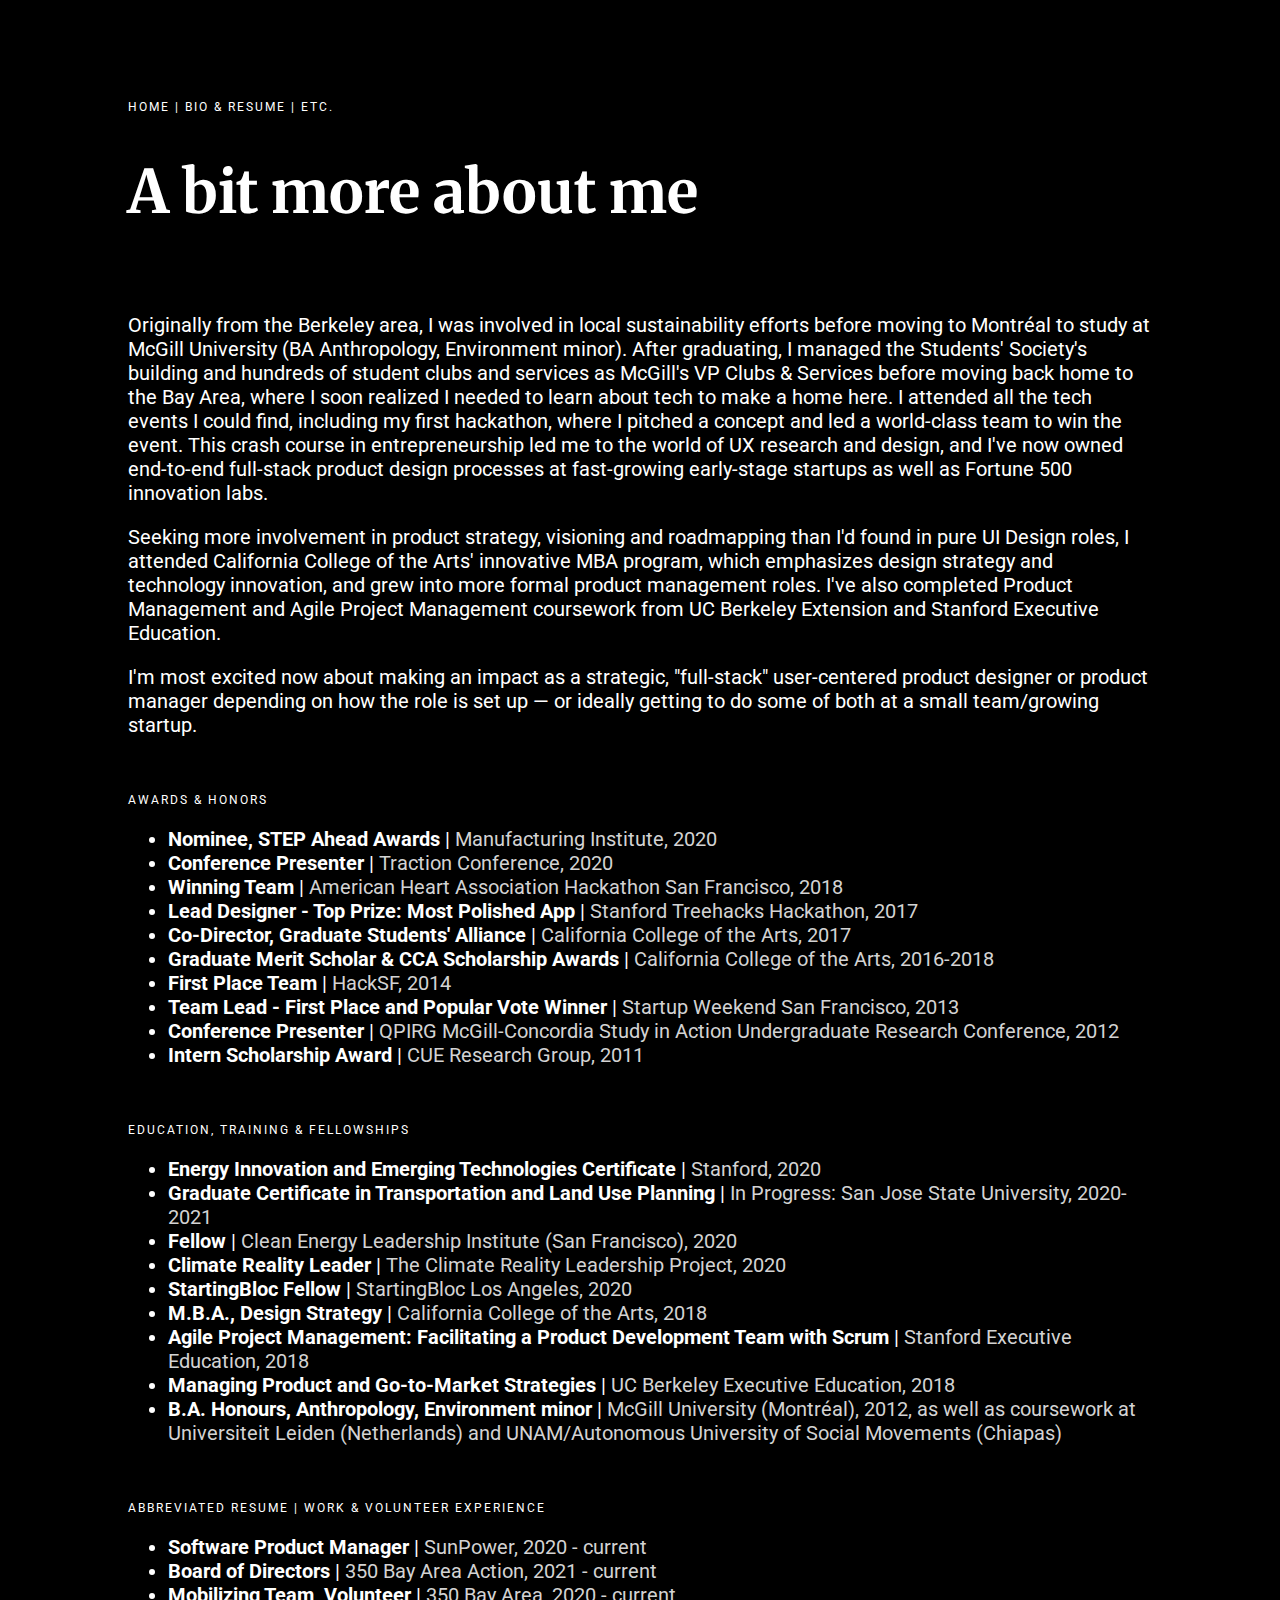
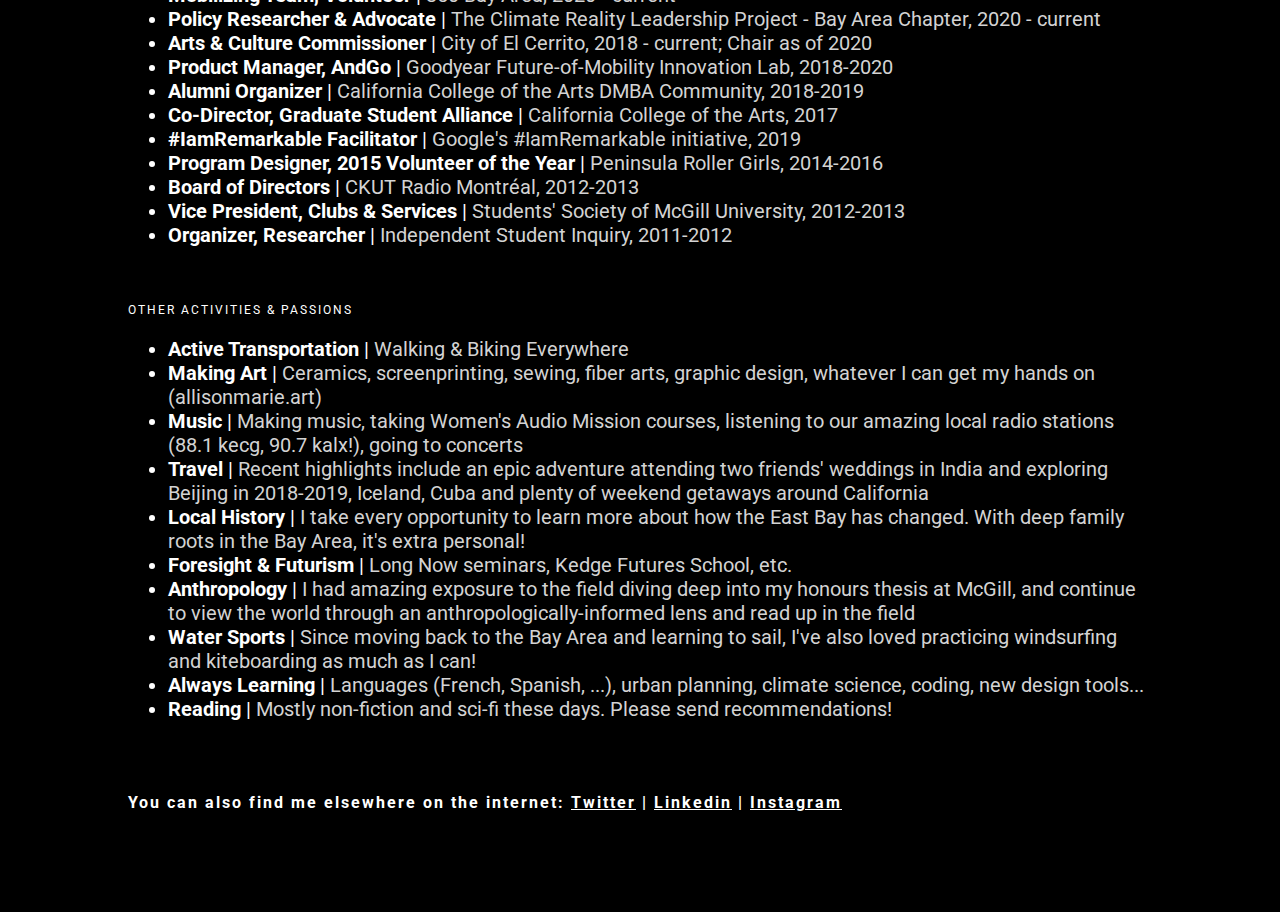
==== bio.html @ 023bf410 "removed subheader div from nav" ====
<!DOCTYPE html>
<html>

<!-- Header stuff -->
<head>
  <title> Allison Marie Cooper | Home </title>
  <link rel="stylesheet" type="text/css" href="styles.css">
  <link href="https://fonts.googleapis.com/css?family=Merriweather" rel="stylesheet">
  <link href="https://fonts.googleapis.com/css?family=Roboto" rel="stylesheet">
  <meta name="viewport" content="width=device-width, initial-scale=1.0">
  <meta name="Keywords" content="Allison Marie Cooper, Allison Cooper, Designer, Strategist, Entrepreneur, Public Policy, Transportation Policy, Policy Advocate, Sustainable Transit, Researcher, Policy Analyst, Founder, Product Designer, Product Manager, Design Strategist, Design, Sailor, Innovation Strategy, Strategist, Innovator, Berkeley, El Cerrito, California, Bay Area, San Francisco, Senior Product Designer, Transportation Advocate, Transit Advocate, Arts and Culture Commission, El Cerrito Arts and Culture, Environmental Activist, Policy Nerd, Product Manager/Senior Designer, Climate Advocate, Transit Enthusiast, Cyclist, Anthropology, Anthropologist, Clean Energy, Clean Energy Leader, McGill University, SSMU, Solar, Policy Advocate, Community Organizer;">
  <meta name="Description" content="Allison Marie Cooper | Clean Energy & Sustainable Mobility Advocate">
  <style> 
input[type=button], {
  background-color: white;
  border: none;
  color: black;
  padding: 16px 32px;
  text-decoration: none;
  margin: 4px 2px;
  cursor: pointer;
}
</style>
  
  </head>
<!-- Nav -->
  <div class="nav">
        <p> 
          <a href="index.html">HOME</a> | BIO & RESUME | <a href="etc.html">ETC.</a>
        </p>
  </div class="nav">  
  
<!-- Main Content -->
  
  <div class="header">
    <h1>
      A bit more about me
    </h1>
 
  </div class="header">

<br>

  <body>    
    
    <p> 
      Originally from the Berkeley area, I was involved in local sustainability efforts before moving to Montréal to study at McGill University (BA Anthropology, Environment minor). 
      After graduating, I managed the Students' Society's building and hundreds of student clubs and services as McGill's VP Clubs & Services before moving back home to the Bay Area, where I soon realized I needed to learn about tech to make a home here. 
      I attended all the tech events I could find, including my first hackathon, where I pitched a concept and led a world-class team to win the event. 
      This crash course in entrepreneurship led me to the world of UX research and design, and I've now owned end-to-end full-stack product design processes at fast-growing early-stage startups as well as Fortune 500 innovation labs.
    </p>
    <p> Seeking more involvement in product strategy, visioning and roadmapping than I'd found in pure UI Design roles, I attended California College of the Arts' innovative MBA program, which emphasizes design strategy and technology innovation, and grew into more formal product management roles. I've also completed Product Management and Agile Project Management coursework from UC Berkeley Extension and Stanford Executive Education. 
    </p>
    <p> I'm most excited now about making an impact as a strategic, "full-stack" user-centered product designer or product manager depending on how the role is set up — or ideally getting to do some of both at a small team/growing startup. 
    </p> 
     
  <br>
  <div class="subheader">
    <p> AWARDS & HONORS </p>
    </div>
    
    <ul> 
      <li><b>Nominee, STEP Ahead Awards</b> | <span style="color:#d3d3d3">Manufacturing Institute, 2020 </span></li>
      <li><b>Conference Presenter</b> | <span style="color:#d3d3d3">Traction Conference, 2020 </span></li>
      <li><b>Winning Team</b> | <span style="color:#d3d3d3">American Heart Association Hackathon San Francisco, 2018 </span></li>
      <li><b>Lead Designer - Top Prize: Most Polished App</b> | <span style="color:#d3d3d3">Stanford Treehacks Hackathon, 2017</span> </li>
      <li><b>Co-Director, Graduate Students' Alliance</b> | <span style="color:#d3d3d3">California College of the Arts, 2017 </span></li>
      <li><b>Graduate Merit Scholar & CCA Scholarship Awards</b> | <span style="color:#d3d3d3">California College of the Arts, 2016-2018</span></li>
      <li><b>First Place Team</b> | <span style="color:#d3d3d3">HackSF, 2014 </span></li>
      <li><b>Team Lead - First Place and Popular Vote Winner</b> | <span style="color:#d3d3d3">Startup Weekend San Francisco, 2013 </span></li>
      <li><b>Conference Presenter</b> | <span style="color:#d3d3d3">QPIRG McGill-Concordia Study in Action Undergraduate Research Conference, 2012 </span></li>
      <li><b>Intern Scholarship Award</b> | <span style="color:#d3d3d3">CUE Research Group, 2011</span></li>
    </ul> 
   <br>
    <div class="subheader">
    <p> EDUCATION, TRAINING & FELLOWSHIPS </p>
    </div>
    
    <ul> 
      <li><b>Energy Innovation and Emerging Technologies Certificate</b> | <span style="color:#d3d3d3">Stanford, 2020</span> </li>
      <li><b>Graduate Certificate in Transportation and Land Use Planning</b> | <span style="color:#d3d3d3">In Progress: San Jose State University, 2020-2021</span> </li>
      <li><b>Fellow</b> | <span style="color:#d3d3d3">Clean Energy Leadership Institute (San Francisco), 2020</span> </li>
      <li><b>Climate Reality Leader</b> | <span style="color:#d3d3d3">The Climate Reality Leadership Project, 2020 </span></li>
      <li><b>StartingBloc Fellow</b> | <span style="color:#d3d3d3">StartingBloc Los Angeles, 2020</span> </li>
      <li><b>M.B.A., Design Strategy</b> | <span style="color:#d3d3d3">California College of the Arts, 2018 </span></li>
      <li><b>Agile Project Management: Facilitating a Product Development Team with Scrum</b> | <span style="color:#d3d3d3">Stanford Executive Education, 2018</span></li>
      <li><b>Managing Product and Go-to-Market Strategies</b> | <span style="color:#d3d3d3">UC Berkeley Executive Education, 2018</span></li>
      <li><b>B.A. Honours, Anthropology, Environment minor</b> | <span style="color:#d3d3d3">McGill University (Montréal), 2012, as well as coursework at Universiteit Leiden (Netherlands) and UNAM/Autonomous University of Social Movements (Chiapas) </span></li>
    </ul>
    
<br>
    
    <div class="subheader">
    <p> ABBREVIATED RESUME | WORK & VOLUNTEER EXPERIENCE </p>
    </div>
    
    <ul> 
      <li><b>Software Product Manager </b> | <span style="color:#d3d3d3">SunPower, 2020 - current</span> </li>
      <li><b>Board of Directors</b> | <span style="color:#d3d3d3">350 Bay Area Action, 2021 - current </span></li>
      <li><b>Mobilizing Team, Volunteer </b> | <span style="color:#d3d3d3">350 Bay Area, 2020 - current</span> </li>
      <li><b>Policy Researcher & Advocate</b> | <span style="color:#d3d3d3">The Climate Reality Leadership Project - Bay Area Chapter, 2020 - current </span></li>
      <li><b>Arts & Culture Commissioner</b> | <span style="color:#d3d3d3">City of El Cerrito, 2018 - current; Chair as of 2020 </span></li>
      <li><b>Product Manager, AndGo </b> | <span style="color:#d3d3d3">Goodyear Future-of-Mobility Innovation Lab, 2018-2020</span> </li>
      <li><b>Alumni Organizer</b> | <span style="color:#d3d3d3">California College of the Arts DMBA Community, 2018-2019</span> </li>
      <li><b>Co-Director, Graduate Student Alliance</b> | <span style="color:#d3d3d3">California College of the Arts, 2017</span> </li>
      <li><b>#IamRemarkable Facilitator</b> | <span style="color:#d3d3d3">Google's #IamRemarkable initiative, 2019</span></li>
      <li><b>Program Designer, 2015 Volunteer of the Year</b> | <span style="color:#d3d3d3">Peninsula Roller Girls, 2014-2016 </span></li>
      <li><b>Board of Directors</b> | <span style="color:#d3d3d3">CKUT Radio Montréal, 2012-2013 </span></li>
      <li><b>Vice President, Clubs & Services</b> | <span style="color:#d3d3d3">Students' Society of McGill University, 2012-2013 </span></li>
      <li><b>Organizer, Researcher</b> | <span style="color:#d3d3d3">Independent Student Inquiry, 2011-2012 </span></li>
    </ul>
    
<br>
    
        <div class="subheader">
    <p> OTHER ACTIVITIES & PASSIONS </p>
    </div>
    
    <ul> 
      <li><b>Active Transportation </b> | <span style="color:#d3d3d3">Walking & Biking Everywhere</span> </li>
      <li><b>Making Art</b> | <span style="color:#d3d3d3">Ceramics, screenprinting, sewing, fiber arts, graphic design, whatever I can get my hands on (allisonmarie.art) </span></li>
      <li><b>Music</b> | <span style="color:#d3d3d3">Making music, taking Women's Audio Mission courses, listening to our amazing local radio stations (88.1 kecg, 90.7 kalx!), going to concerts </span></li>
      <li><b>Travel</b> | <span style="color:#d3d3d3">Recent highlights include an epic adventure attending two friends' weddings in India and exploring Beijing in 2018-2019, Iceland, Cuba and plenty of weekend getaways around California </span></li>
      <li><b>Local History</b> | <span style="color:#d3d3d3">I take every opportunity to learn more about how the East Bay has changed. With deep family roots in the Bay Area, it's extra personal! </span></li>
      <li><b>Foresight & Futurism</b> | <span style="color:#d3d3d3">Long Now seminars, Kedge Futures School, etc. </span></li>
      <li><b>Anthropology</b> | <span style="color:#d3d3d3">I had amazing exposure to the field diving deep into my honours thesis at McGill, and continue to view the world through an anthropologically-informed lens and read up in the field </span></li>
      <li><b>Water Sports</b> | <span style="color:#d3d3d3">Since moving back to the Bay Area and learning to sail, I've also loved practicing windsurfing and kiteboarding as much as I can! </span></li>
      <li><b>Always Learning</b> | <span style="color:#d3d3d3">Languages (French, Spanish, ...), urban planning, climate science, coding, new design tools... </span></li>
      <li><b>Reading</b> | <span style="color:#d3d3d3">Mostly non-fiction and sci-fi these days. Please send recommendations!</span></li>
    </ul>
    <br>
    
        <div class="subheader">
    
    
</body>
<br>
<br>
<footer>
  <b> You can also find me elsewhere on the internet: <a href="https://twitter.com/allis0nc00per"> <u>Twitter</u></a>  |  <a href="http://www.linkedin.com/in/allisonmariecooper"><u>Linkedin</u></a>  |  <a href="http://www.instagram.com/allisonmariecooper"><u>Instagram</u></a> </b>
</footer>
  
  <script>
var coll = document.getElementsByClassName("collapsible");
var i;

for (i = 0; i < coll.length; i++) {
  coll[i].addEventListener("click", function() {
    this.classList.toggle("active");
    var content = this.nextElementSibling;
    if (content.style.display === "block") {
      content.style.display = "none";
    } else {
      content.style.display = "block";
    }
  });
}
</script>
  
</html>
---- styles.css ----
body {
  background-color: #000000;
  font-size: 20px;
  color: #ffffff;
  font-family: 'Roboto', sans-serif;
  margin-top: 100px;
  margin-bottom: 100px;
  margin-right: 10%;
  margin-left: 10%;
}

.header {
  color: white;
  font-family: 'Merriweather', serif;
  font-size: 30px;
}
.nav {
  color: white;
  font-family: 'Roboto', sans-serif;
  letter-spacing: 2px;
  font-size: 12px;
  text-align: left
}

.subheader {
  color: white;
  font-family: 'Roboto', sans-serif;
  letter-spacing: 2px;
  font-size: 12px;
}

img {
  float: left;
  padding-right: 10px;
}

.imageblock { 
  vertical-align: middle;
}

/* Styles for a link before hover or visiting */
a:link {
  color: #ffffff;
  text-decoration: none;
}

/* Styles for a link on hover */
a:hover {
  color: rgb(255, 82, 82);
  text-decoration: underline;
}

/* Styles for a link on hover */
a:visited {
  color: #ffffff;
  text-decoration: none;
}

footer {
  font-family: 'Roboto', sans-serif;
  font-size: 16px;
}

.form {
  background-color: #ffffff;
  border: none;
  color: black;
  padding: 16px 32px;
  text-decoration: none;
  margin: 4px 2px;
  cursor: pointer;
  text-align: center;
  display: inline-block;
  font-family: 'Roboto', sans-serif;
  font-size: 16px;
  border-radius: 8px;
}

input[type=button], input[type=submit], input[type=reset] {
  background-color: #606060;
  border: none;
  color: #ffffff;
  padding: 16px 32px;
  text-decoration: none;
  font-family: 'Roboto', sans-serif;
  margin: 4px 2px;
  cursor: pointer;
}

.collapsible {
  background-color: #383838;
  color: #ffffff;
  cursor: pointer;
  padding: 18px;
  width: 100%;
  border: none;
  text-align: left;
  outline: none;
  font-size: 16px;
}

.active, .collapsible:hover {
  background-color: #787878;
}

.content {
  padding: 0 18px;
  display: none;
  overflow: hidden;
  color: #ffffff;
  background-color: #383838;
  font-family: 'Roboto', sans-serif;
  font-size: 16px;
}
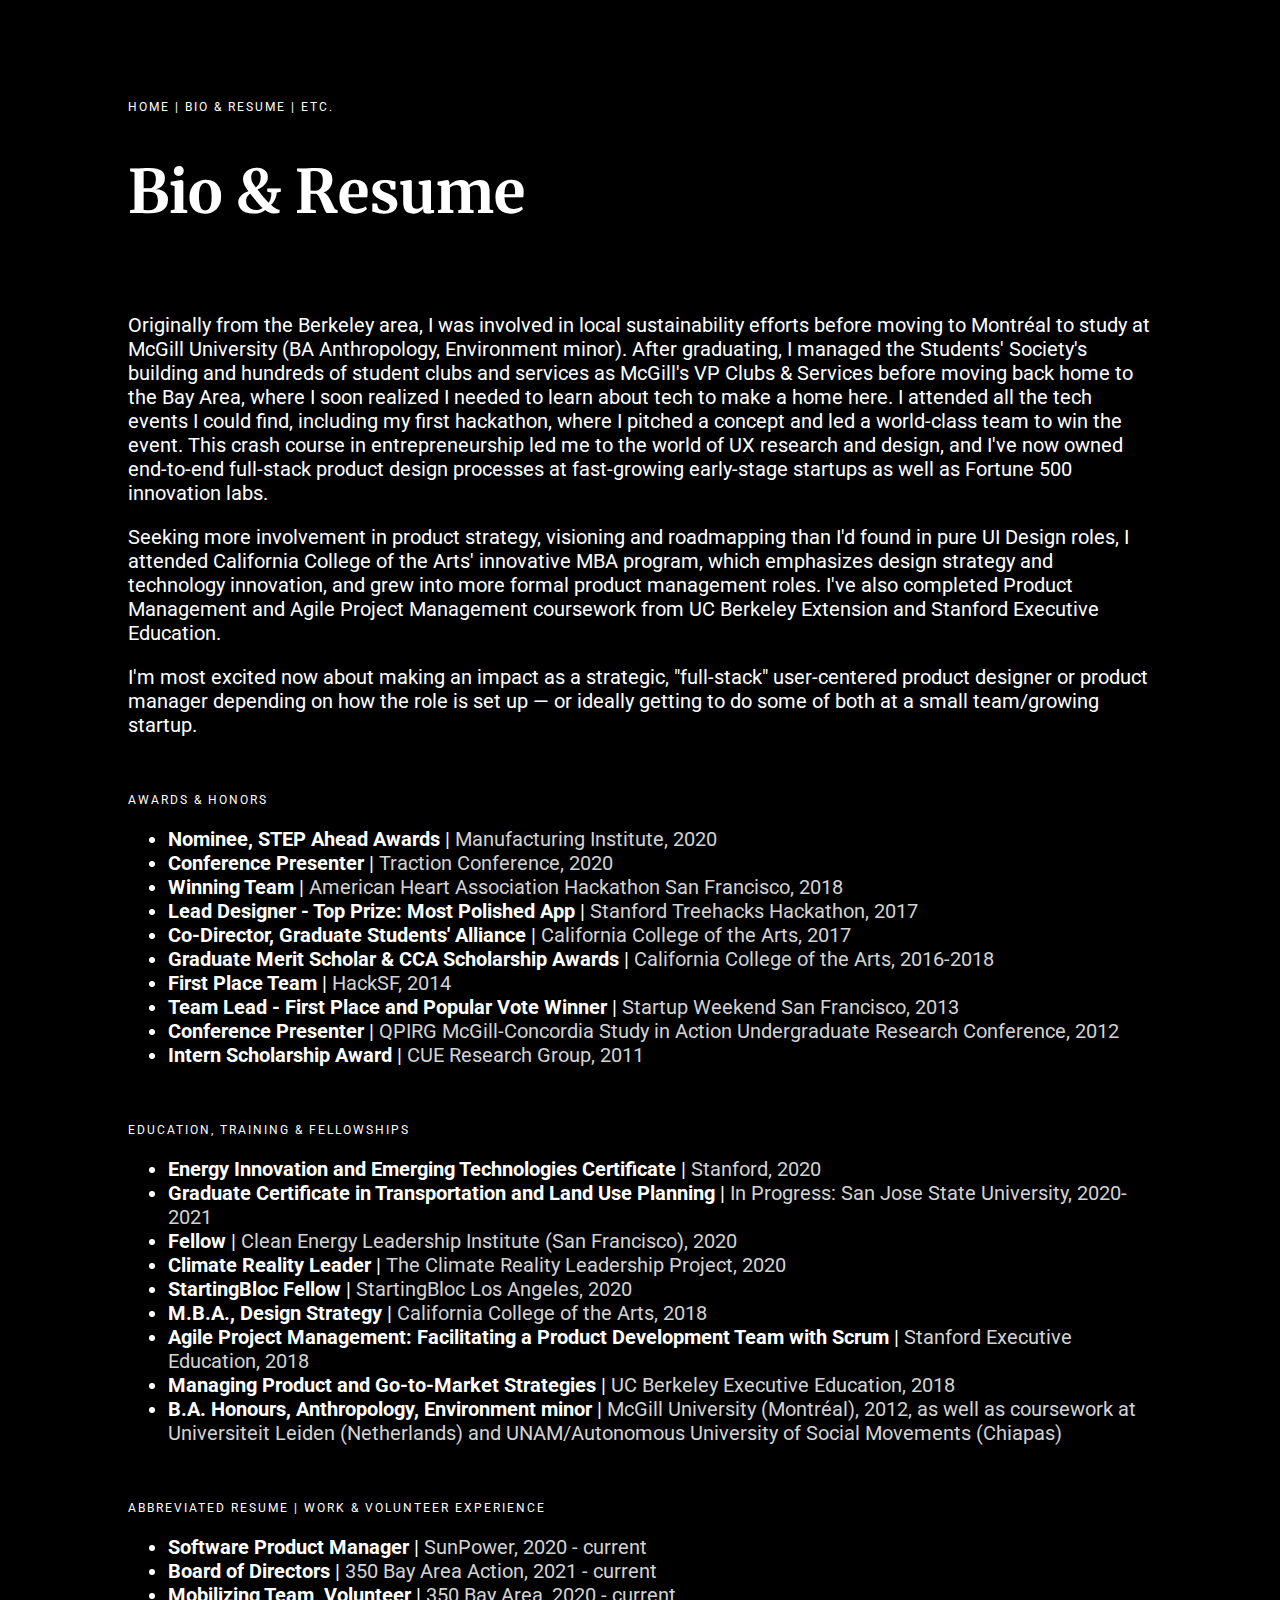
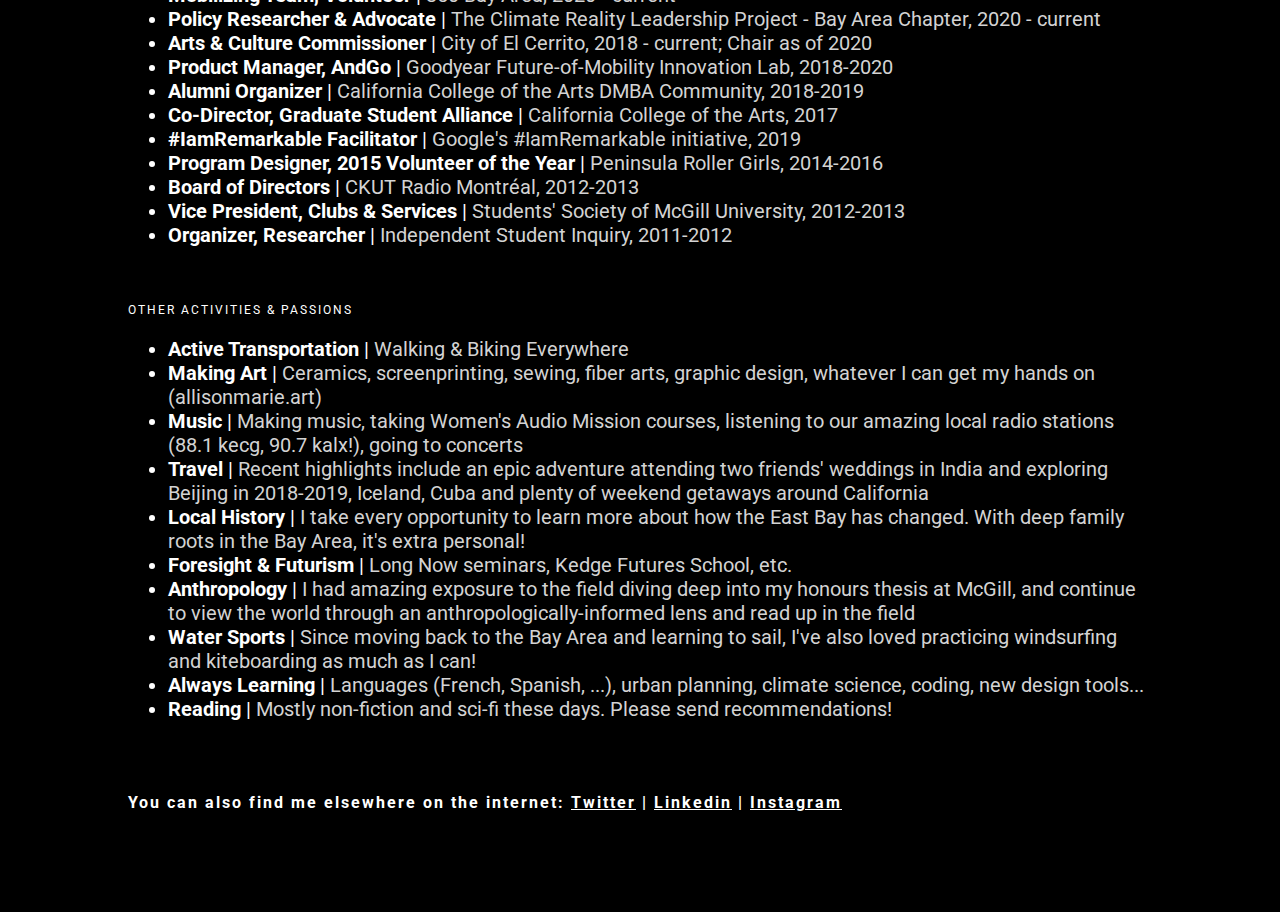
==== commit 1dbd727e: "headline update" ====
--- a/bio.html
+++ b/bio.html
@@ -34,7 +34,7 @@
   
   <div class="header">
     <h1>
-      A bit more about me
+      Bio & Resume
     </h1>
  
   </div class="header">
--- a/styles.css
+++ b/styles.css
@@ -19,7 +19,7 @@
   font-family: 'Roboto', sans-serif;
   letter-spacing: 2px;
   font-size: 12px;
-  text-align: left
+  text-align: left;
 }
 
 .subheader {
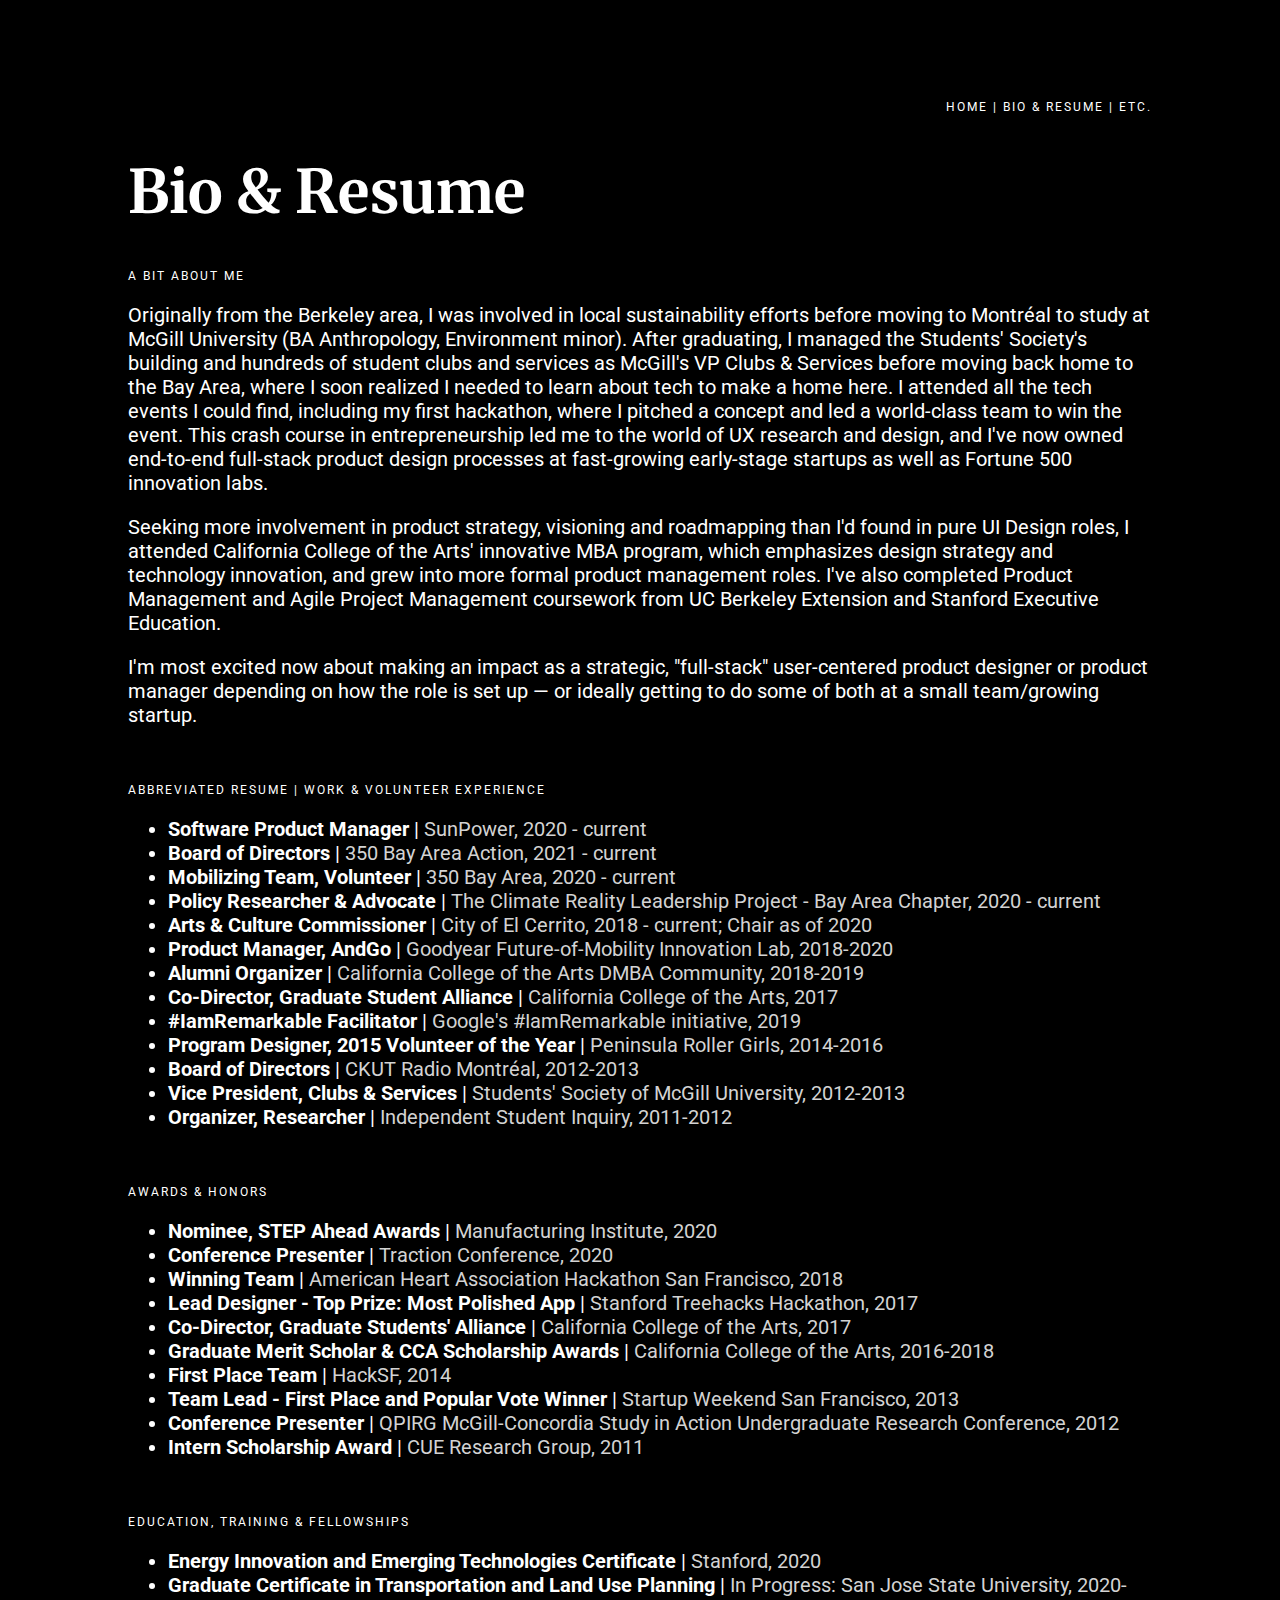
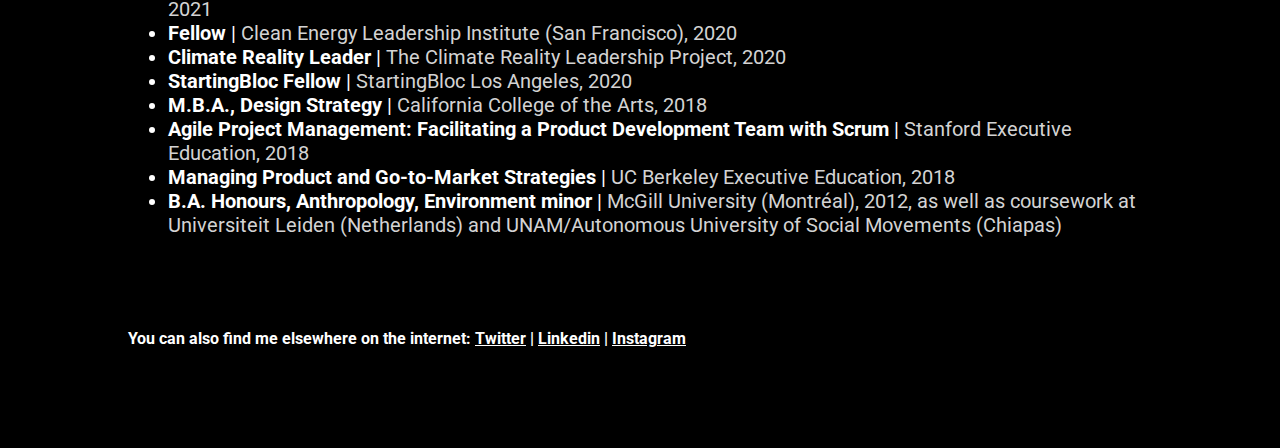
==== commit 23533b4e: "reorg content" ====
--- a/bio.html
+++ b/bio.html
@@ -39,9 +39,13 @@
  
   </div class="header">
 
-<br>
+  <body>    
 
-  <body>    
+  <!-- Bio -->
+  
+    <div class="subheader">
+    <p> A BIT ABOUT ME </p>
+    </div>
     
     <p> 
       Originally from the Berkeley area, I was involved in local sustainability efforts before moving to Montréal to study at McGill University (BA Anthropology, Environment minor). 
@@ -55,6 +59,29 @@
     </p> 
      
   <br>
+ <!-- Resume -->
+    
+    <div class="subheader">
+    <p> ABBREVIATED RESUME | WORK & VOLUNTEER EXPERIENCE </p>
+    </div>
+    
+    <ul> 
+      <li><b>Software Product Manager </b> | <span style="color:#d3d3d3">SunPower, 2020 - current</span> </li>
+      <li><b>Board of Directors</b> | <span style="color:#d3d3d3">350 Bay Area Action, 2021 - current </span></li>
+      <li><b>Mobilizing Team, Volunteer </b> | <span style="color:#d3d3d3">350 Bay Area, 2020 - current</span> </li>
+      <li><b>Policy Researcher & Advocate</b> | <span style="color:#d3d3d3">The Climate Reality Leadership Project - Bay Area Chapter, 2020 - current </span></li>
+      <li><b>Arts & Culture Commissioner</b> | <span style="color:#d3d3d3">City of El Cerrito, 2018 - current; Chair as of 2020 </span></li>
+      <li><b>Product Manager, AndGo </b> | <span style="color:#d3d3d3">Goodyear Future-of-Mobility Innovation Lab, 2018-2020</span> </li>
+      <li><b>Alumni Organizer</b> | <span style="color:#d3d3d3">California College of the Arts DMBA Community, 2018-2019</span> </li>
+      <li><b>Co-Director, Graduate Student Alliance</b> | <span style="color:#d3d3d3">California College of the Arts, 2017</span> </li>
+      <li><b>#IamRemarkable Facilitator</b> | <span style="color:#d3d3d3">Google's #IamRemarkable initiative, 2019</span></li>
+      <li><b>Program Designer, 2015 Volunteer of the Year</b> | <span style="color:#d3d3d3">Peninsula Roller Girls, 2014-2016 </span></li>
+      <li><b>Board of Directors</b> | <span style="color:#d3d3d3">CKUT Radio Montréal, 2012-2013 </span></li>
+      <li><b>Vice President, Clubs & Services</b> | <span style="color:#d3d3d3">Students' Society of McGill University, 2012-2013 </span></li>
+      <li><b>Organizer, Researcher</b> | <span style="color:#d3d3d3">Independent Student Inquiry, 2011-2012 </span></li>
+    </ul>
+    
+<br>
   <div class="subheader">
     <p> AWARDS & HONORS </p>
     </div>
@@ -90,48 +117,6 @@
     
 <br>
     
-    <div class="subheader">
-    <p> ABBREVIATED RESUME | WORK & VOLUNTEER EXPERIENCE </p>
-    </div>
-    
-    <ul> 
-      <li><b>Software Product Manager </b> | <span style="color:#d3d3d3">SunPower, 2020 - current</span> </li>
-      <li><b>Board of Directors</b> | <span style="color:#d3d3d3">350 Bay Area Action, 2021 - current </span></li>
-      <li><b>Mobilizing Team, Volunteer </b> | <span style="color:#d3d3d3">350 Bay Area, 2020 - current</span> </li>
-      <li><b>Policy Researcher & Advocate</b> | <span style="color:#d3d3d3">The Climate Reality Leadership Project - Bay Area Chapter, 2020 - current </span></li>
-      <li><b>Arts & Culture Commissioner</b> | <span style="color:#d3d3d3">City of El Cerrito, 2018 - current; Chair as of 2020 </span></li>
-      <li><b>Product Manager, AndGo </b> | <span style="color:#d3d3d3">Goodyear Future-of-Mobility Innovation Lab, 2018-2020</span> </li>
-      <li><b>Alumni Organizer</b> | <span style="color:#d3d3d3">California College of the Arts DMBA Community, 2018-2019</span> </li>
-      <li><b>Co-Director, Graduate Student Alliance</b> | <span style="color:#d3d3d3">California College of the Arts, 2017</span> </li>
-      <li><b>#IamRemarkable Facilitator</b> | <span style="color:#d3d3d3">Google's #IamRemarkable initiative, 2019</span></li>
-      <li><b>Program Designer, 2015 Volunteer of the Year</b> | <span style="color:#d3d3d3">Peninsula Roller Girls, 2014-2016 </span></li>
-      <li><b>Board of Directors</b> | <span style="color:#d3d3d3">CKUT Radio Montréal, 2012-2013 </span></li>
-      <li><b>Vice President, Clubs & Services</b> | <span style="color:#d3d3d3">Students' Society of McGill University, 2012-2013 </span></li>
-      <li><b>Organizer, Researcher</b> | <span style="color:#d3d3d3">Independent Student Inquiry, 2011-2012 </span></li>
-    </ul>
-    
-<br>
-    
-        <div class="subheader">
-    <p> OTHER ACTIVITIES & PASSIONS </p>
-    </div>
-    
-    <ul> 
-      <li><b>Active Transportation </b> | <span style="color:#d3d3d3">Walking & Biking Everywhere</span> </li>
-      <li><b>Making Art</b> | <span style="color:#d3d3d3">Ceramics, screenprinting, sewing, fiber arts, graphic design, whatever I can get my hands on (allisonmarie.art) </span></li>
-      <li><b>Music</b> | <span style="color:#d3d3d3">Making music, taking Women's Audio Mission courses, listening to our amazing local radio stations (88.1 kecg, 90.7 kalx!), going to concerts </span></li>
-      <li><b>Travel</b> | <span style="color:#d3d3d3">Recent highlights include an epic adventure attending two friends' weddings in India and exploring Beijing in 2018-2019, Iceland, Cuba and plenty of weekend getaways around California </span></li>
-      <li><b>Local History</b> | <span style="color:#d3d3d3">I take every opportunity to learn more about how the East Bay has changed. With deep family roots in the Bay Area, it's extra personal! </span></li>
-      <li><b>Foresight & Futurism</b> | <span style="color:#d3d3d3">Long Now seminars, Kedge Futures School, etc. </span></li>
-      <li><b>Anthropology</b> | <span style="color:#d3d3d3">I had amazing exposure to the field diving deep into my honours thesis at McGill, and continue to view the world through an anthropologically-informed lens and read up in the field </span></li>
-      <li><b>Water Sports</b> | <span style="color:#d3d3d3">Since moving back to the Bay Area and learning to sail, I've also loved practicing windsurfing and kiteboarding as much as I can! </span></li>
-      <li><b>Always Learning</b> | <span style="color:#d3d3d3">Languages (French, Spanish, ...), urban planning, climate science, coding, new design tools... </span></li>
-      <li><b>Reading</b> | <span style="color:#d3d3d3">Mostly non-fiction and sci-fi these days. Please send recommendations!</span></li>
-    </ul>
-    <br>
-    
-        <div class="subheader">
-    
     
 </body>
 <br>
--- a/styles.css
+++ b/styles.css
@@ -19,7 +19,7 @@
   font-family: 'Roboto', sans-serif;
   letter-spacing: 2px;
   font-size: 12px;
-  text-align: left;
+  text-align: right;
 }
 
 .subheader {
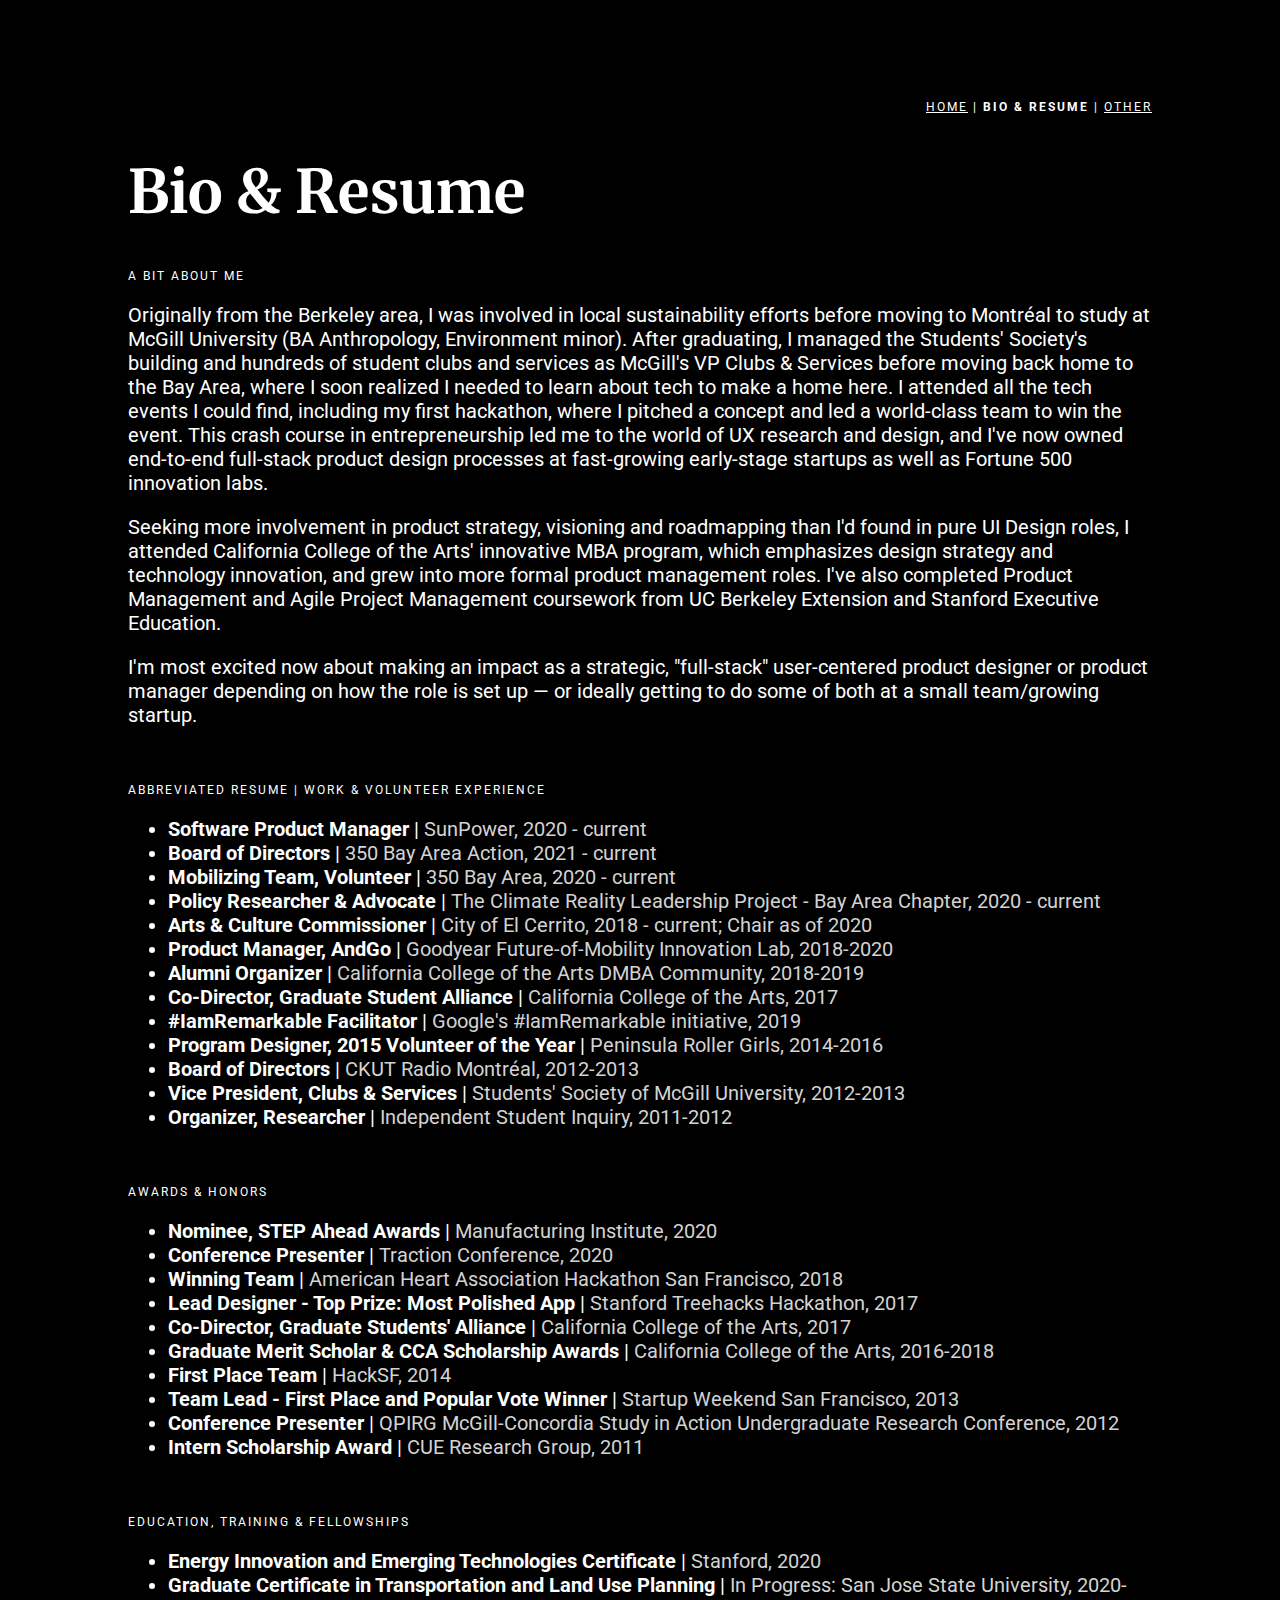
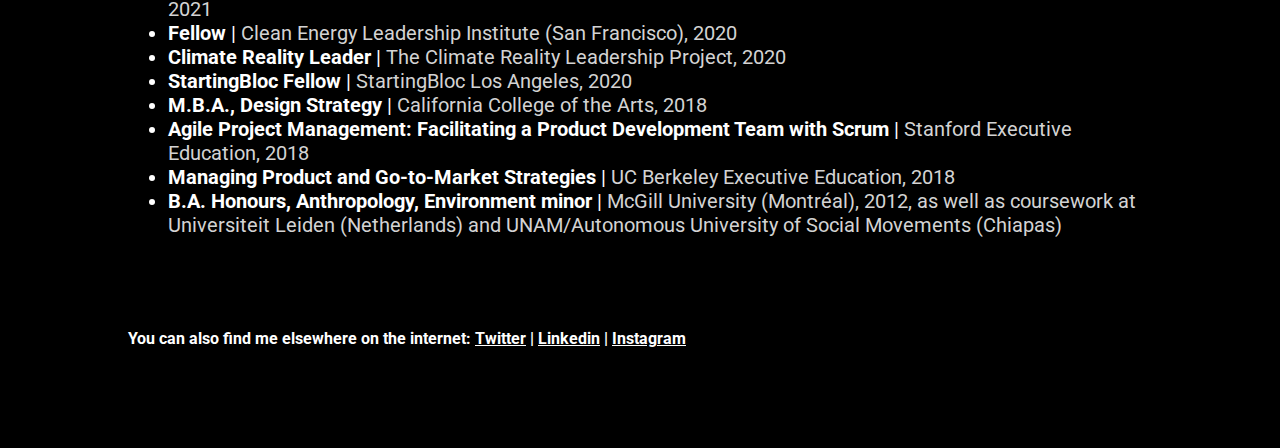
==== commit ab1fe5e5: "bold/underline nav items" ====
--- a/bio.html
+++ b/bio.html
@@ -26,7 +26,7 @@
 <!-- Nav -->
   <div class="nav">
         <p> 
-          <a href="index.html">HOME</a> | BIO & RESUME | <a href="etc.html">ETC.</a>
+          <a href="index.html"><u>HOME</u></a> | <b>BIO & RESUME</b> | <a href="etc.html"><u>OTHER</u></a>
         </p>
   </div class="nav">  
   
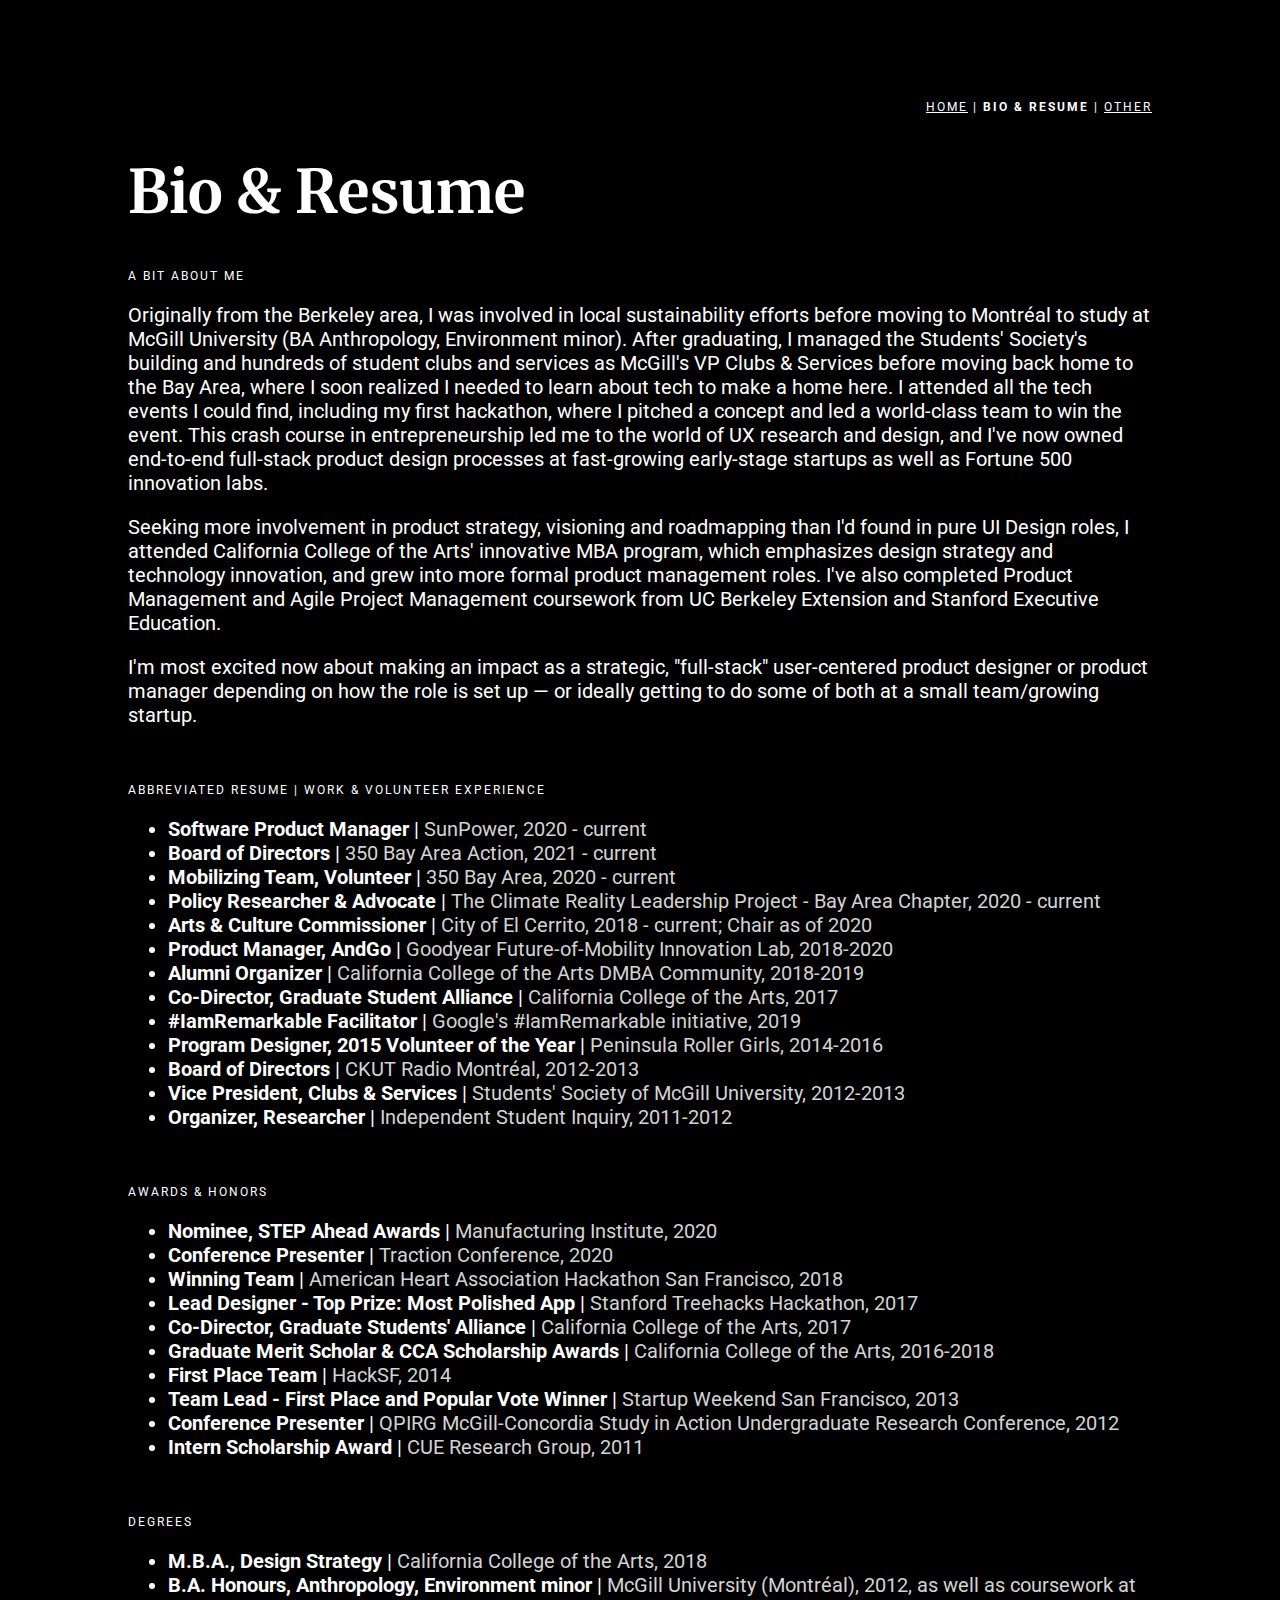
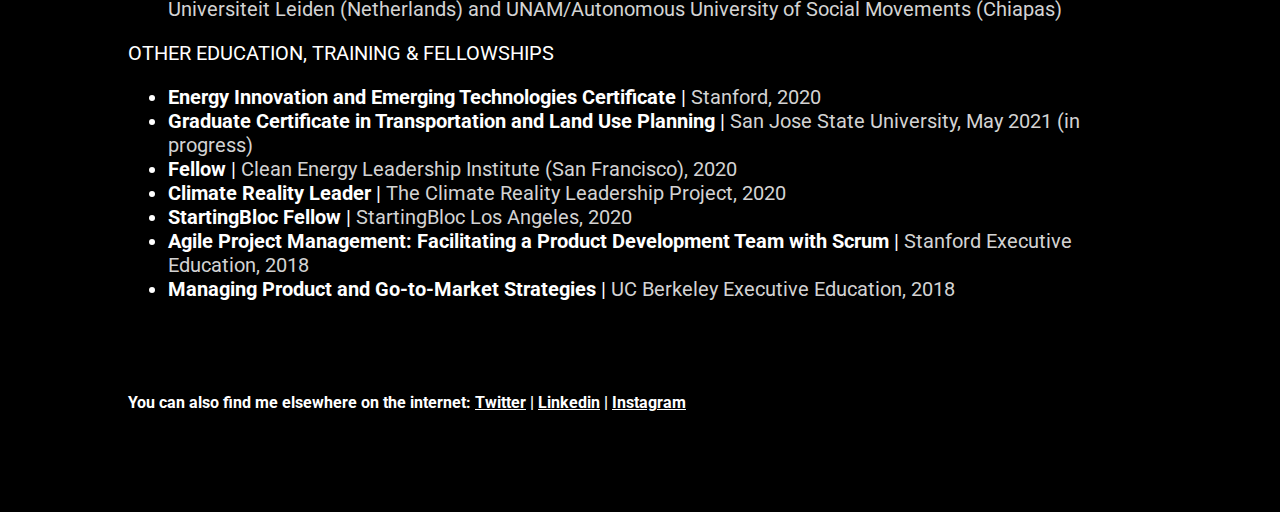
==== commit a0481980: "education reorg, sjsu update" ====
--- a/bio.html
+++ b/bio.html
@@ -100,21 +100,25 @@
     </ul> 
    <br>
     <div class="subheader">
-    <p> EDUCATION, TRAINING & FELLOWSHIPS </p>
+    <p> DEGREES </p>
+    </div>
+    
+    <ul> 
+      <li><b>M.B.A., Design Strategy</b> | <span style="color:#d3d3d3">California College of the Arts, 2018 </span></li>
+      <li><b>B.A. Honours, Anthropology, Environment minor</b> | <span style="color:#d3d3d3">McGill University (Montréal), 2012, as well as coursework at Universiteit Leiden (Netherlands) and UNAM/Autonomous University of Social Movements (Chiapas) </span></li>
+    </ul>
+    <p> OTHER EDUCATION, TRAINING & FELLOWSHIPS </p>
     </div>
     
     <ul> 
       <li><b>Energy Innovation and Emerging Technologies Certificate</b> | <span style="color:#d3d3d3">Stanford, 2020</span> </li>
-      <li><b>Graduate Certificate in Transportation and Land Use Planning</b> | <span style="color:#d3d3d3">In Progress: San Jose State University, 2020-2021</span> </li>
+      <li><b>Graduate Certificate in Transportation and Land Use Planning</b> | <span style="color:#d3d3d3">San Jose State University, May 2021 (in progress)</span> </li>
       <li><b>Fellow</b> | <span style="color:#d3d3d3">Clean Energy Leadership Institute (San Francisco), 2020</span> </li>
       <li><b>Climate Reality Leader</b> | <span style="color:#d3d3d3">The Climate Reality Leadership Project, 2020 </span></li>
       <li><b>StartingBloc Fellow</b> | <span style="color:#d3d3d3">StartingBloc Los Angeles, 2020</span> </li>
-      <li><b>M.B.A., Design Strategy</b> | <span style="color:#d3d3d3">California College of the Arts, 2018 </span></li>
       <li><b>Agile Project Management: Facilitating a Product Development Team with Scrum</b> | <span style="color:#d3d3d3">Stanford Executive Education, 2018</span></li>
       <li><b>Managing Product and Go-to-Market Strategies</b> | <span style="color:#d3d3d3">UC Berkeley Executive Education, 2018</span></li>
-      <li><b>B.A. Honours, Anthropology, Environment minor</b> | <span style="color:#d3d3d3">McGill University (Montréal), 2012, as well as coursework at Universiteit Leiden (Netherlands) and UNAM/Autonomous University of Social Movements (Chiapas) </span></li>
     </ul>
-    
 <br>
     
     
--- a/styles.css
+++ b/styles.css
@@ -112,3 +112,11 @@
   font-family: 'Roboto', sans-serif;
   font-size: 16px;
 }
+
+.row {
+  display: flex;
+}
+
+.column {
+  flex: 50%;
+}
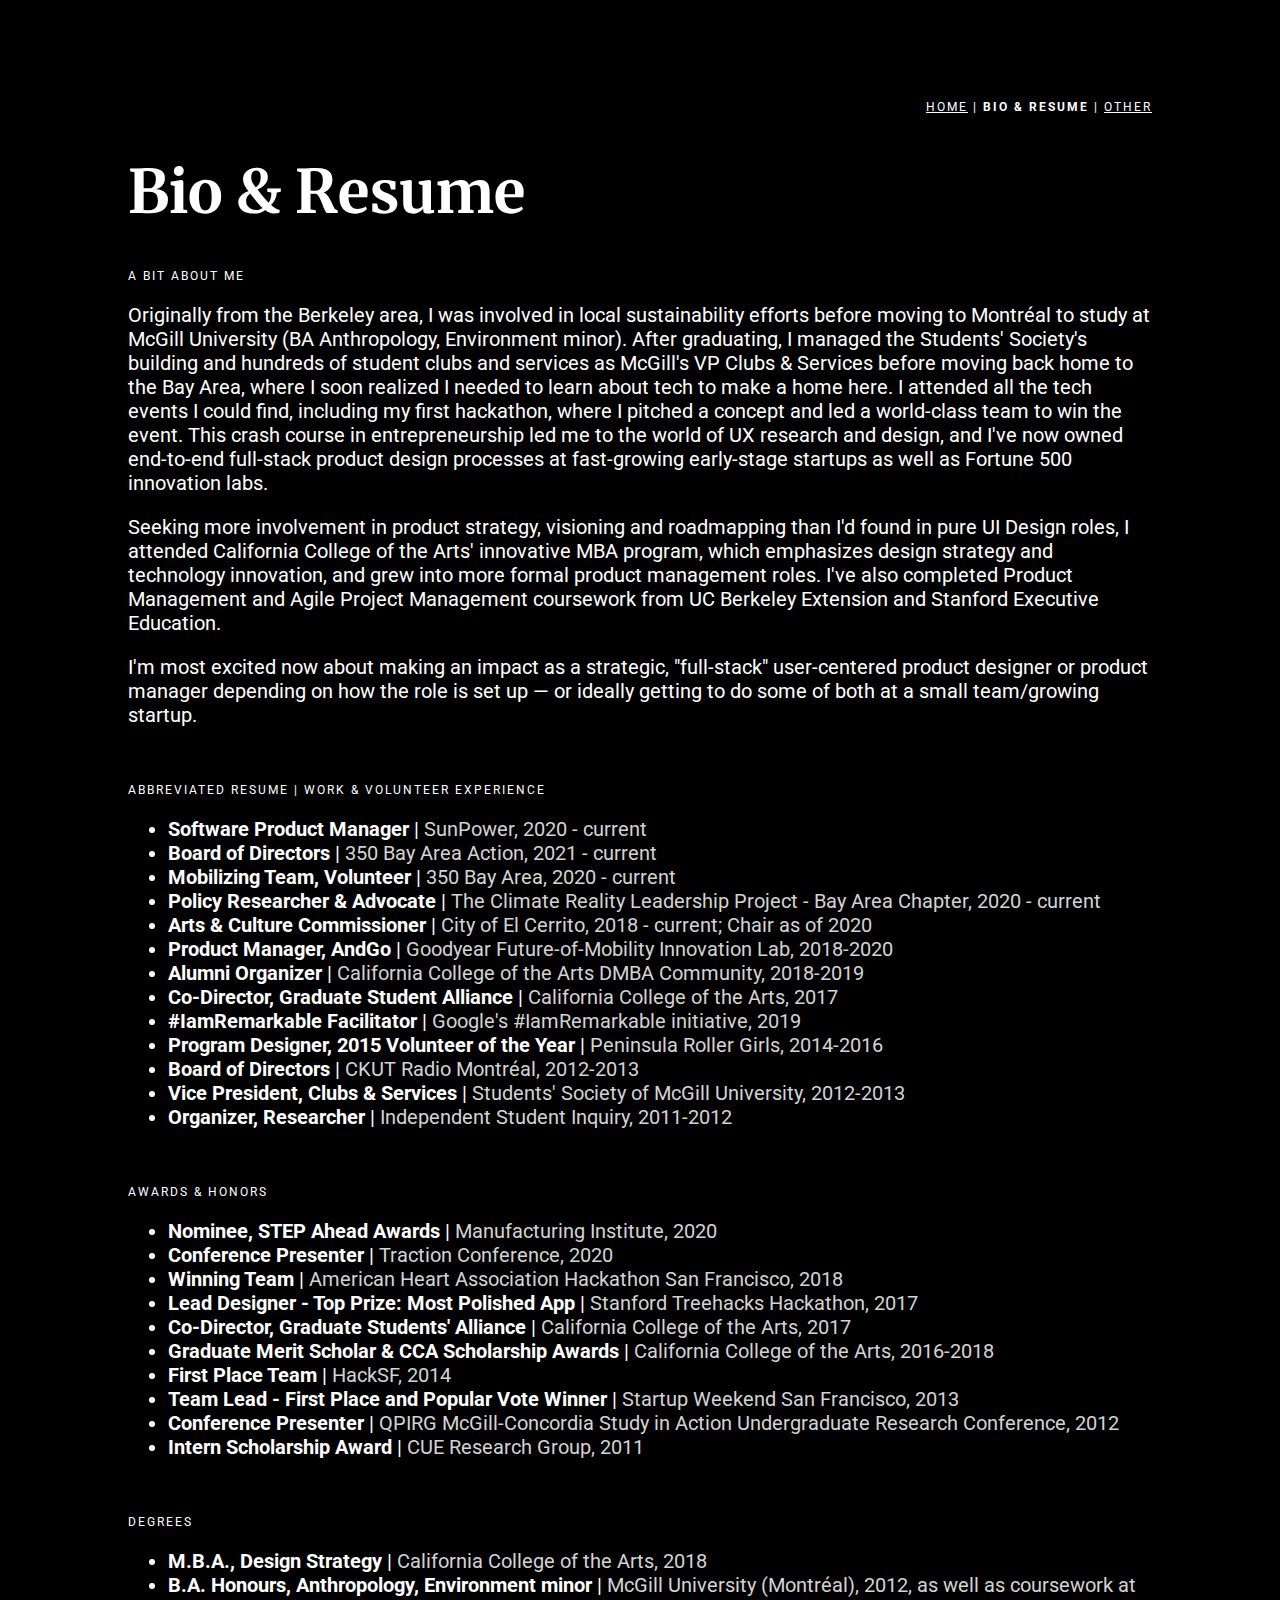
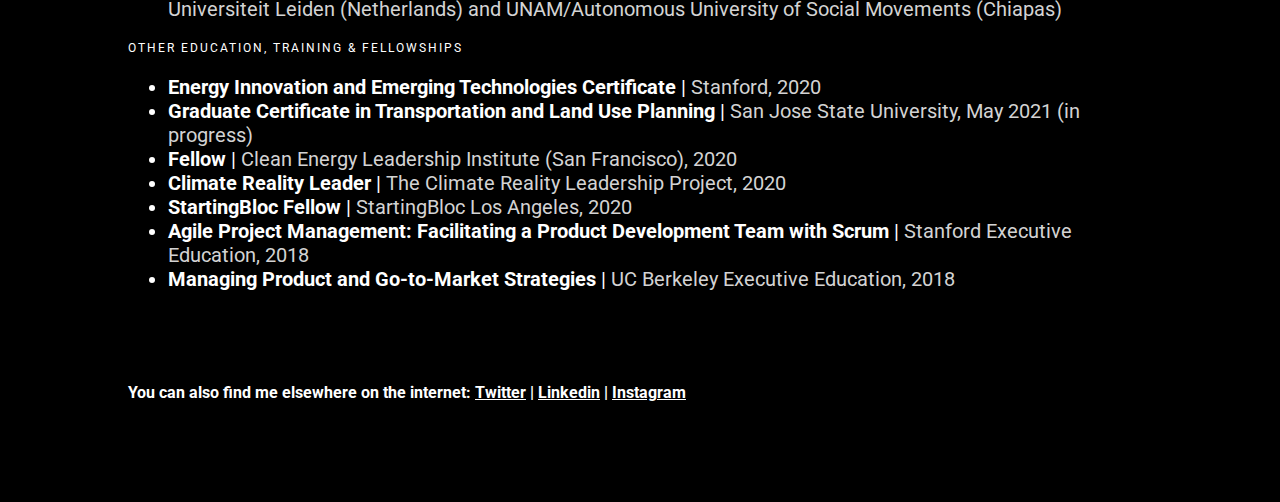
==== commit 3446c5d1: "fixing other education text style" ====
--- a/bio.html
+++ b/bio.html
@@ -107,6 +107,8 @@
       <li><b>M.B.A., Design Strategy</b> | <span style="color:#d3d3d3">California College of the Arts, 2018 </span></li>
       <li><b>B.A. Honours, Anthropology, Environment minor</b> | <span style="color:#d3d3d3">McGill University (Montréal), 2012, as well as coursework at Universiteit Leiden (Netherlands) and UNAM/Autonomous University of Social Movements (Chiapas) </span></li>
     </ul>
+    
+    <div class="subheader">
     <p> OTHER EDUCATION, TRAINING & FELLOWSHIPS </p>
     </div>
     
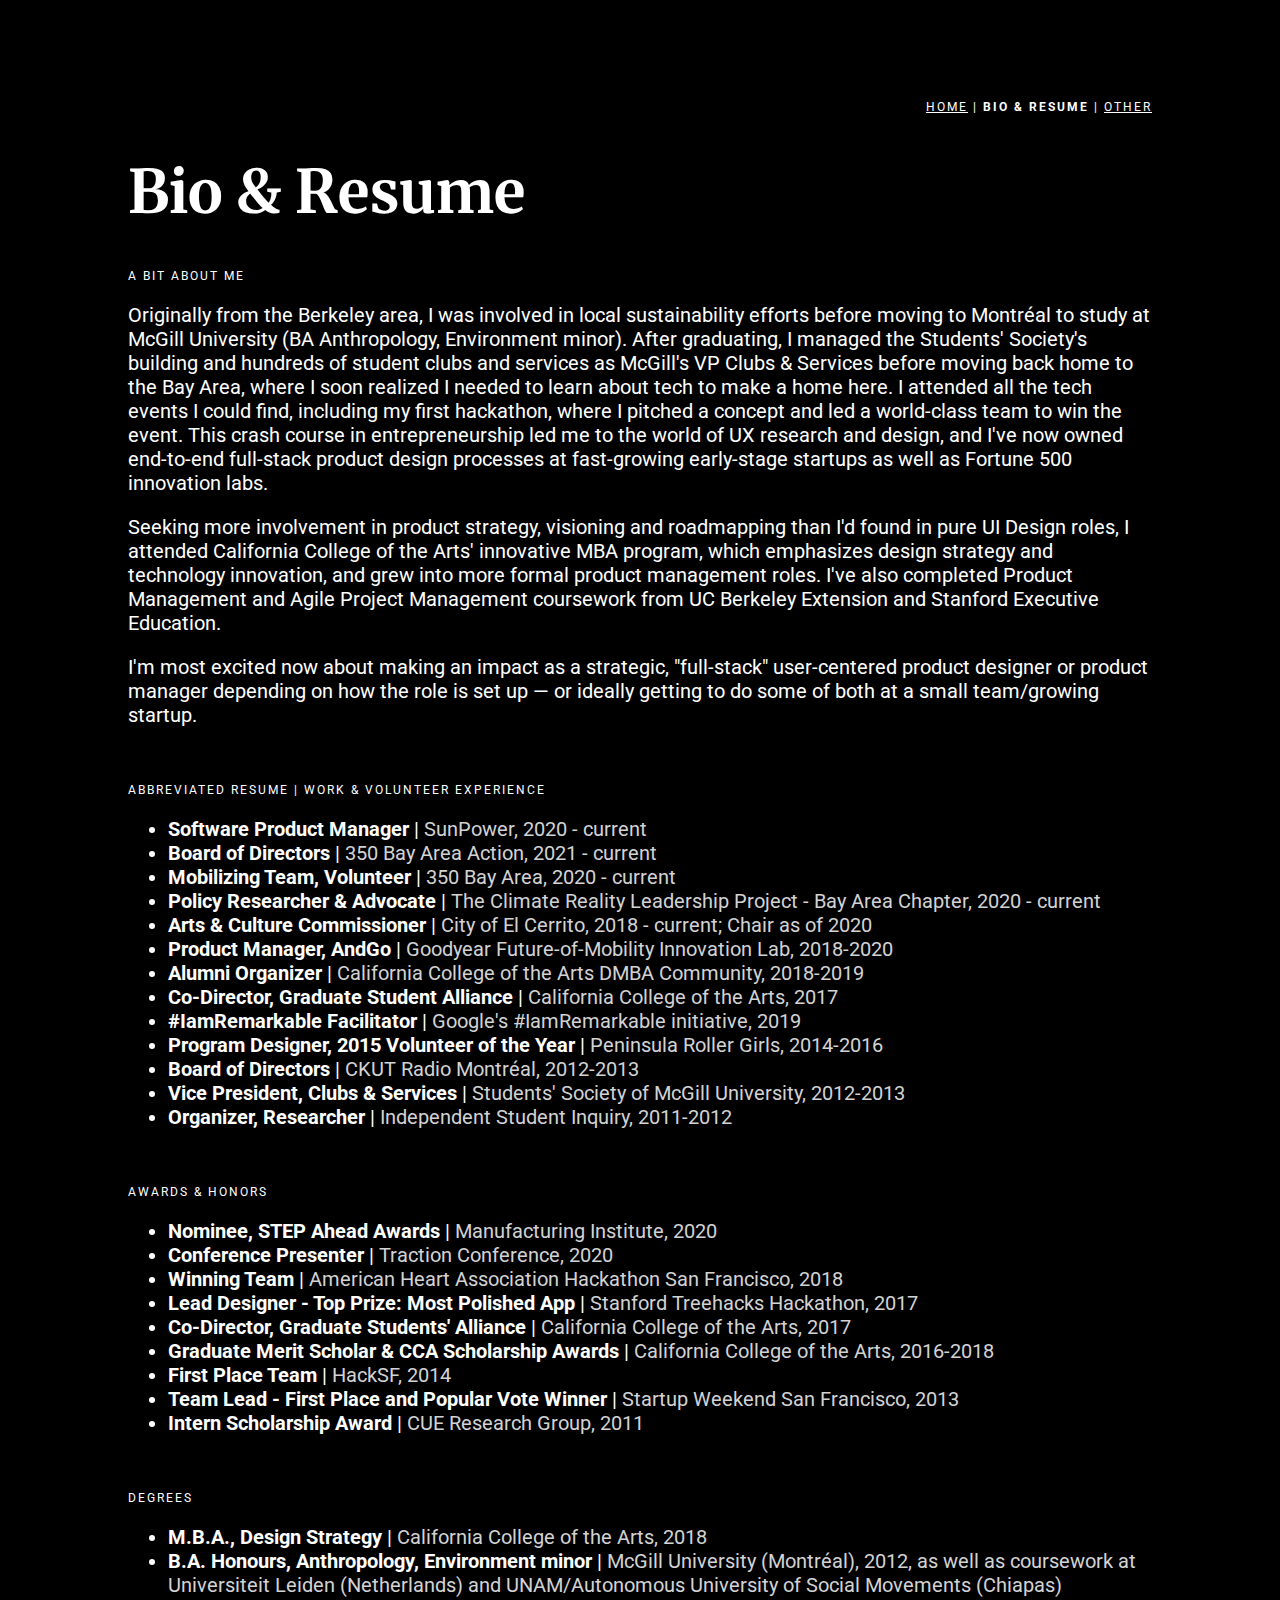
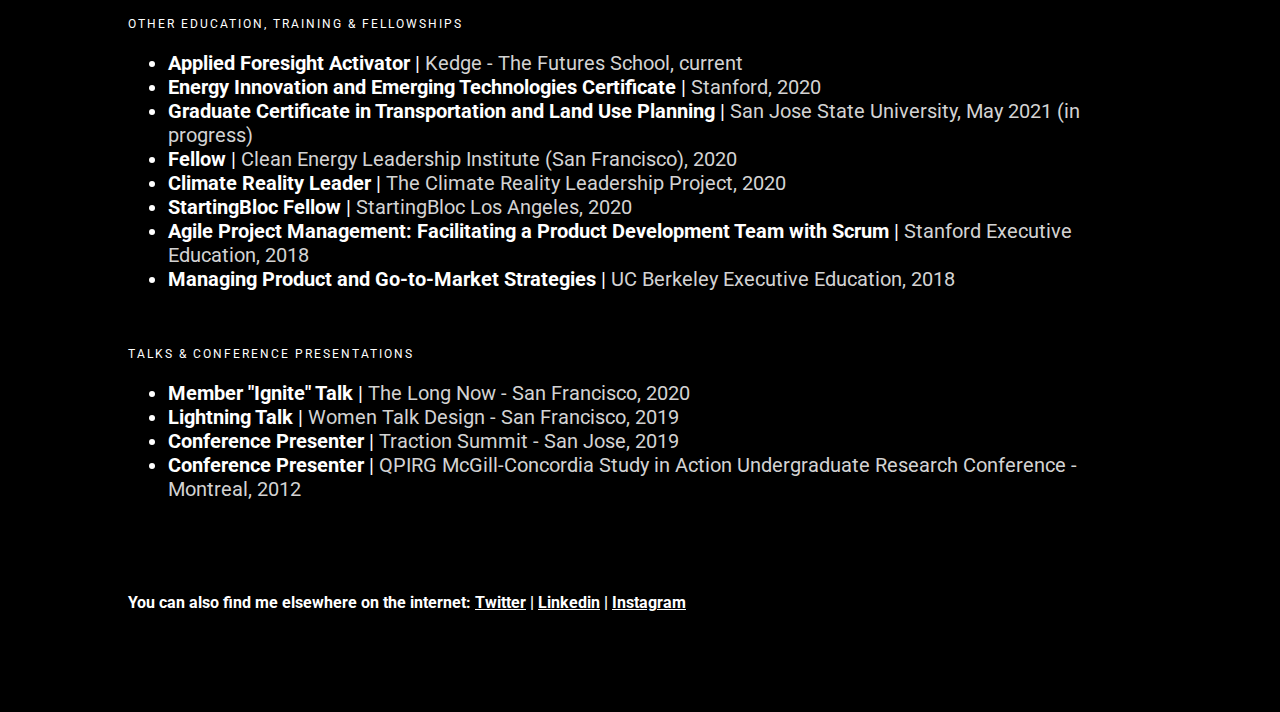
==== commit 255107b1: "added conference talks section" ====
--- a/bio.html
+++ b/bio.html
@@ -95,7 +95,6 @@
       <li><b>Graduate Merit Scholar & CCA Scholarship Awards</b> | <span style="color:#d3d3d3">California College of the Arts, 2016-2018</span></li>
       <li><b>First Place Team</b> | <span style="color:#d3d3d3">HackSF, 2014 </span></li>
       <li><b>Team Lead - First Place and Popular Vote Winner</b> | <span style="color:#d3d3d3">Startup Weekend San Francisco, 2013 </span></li>
-      <li><b>Conference Presenter</b> | <span style="color:#d3d3d3">QPIRG McGill-Concordia Study in Action Undergraduate Research Conference, 2012 </span></li>
       <li><b>Intern Scholarship Award</b> | <span style="color:#d3d3d3">CUE Research Group, 2011</span></li>
     </ul> 
    <br>
@@ -112,7 +111,8 @@
     <p> OTHER EDUCATION, TRAINING & FELLOWSHIPS </p>
     </div>
     
-    <ul> 
+    <ul>
+      <li><b>Applied Foresight Activator</b> | <span style="color:#d3d3d3">Kedge - The Futures School, current</span></li>
       <li><b>Energy Innovation and Emerging Technologies Certificate</b> | <span style="color:#d3d3d3">Stanford, 2020</span> </li>
       <li><b>Graduate Certificate in Transportation and Land Use Planning</b> | <span style="color:#d3d3d3">San Jose State University, May 2021 (in progress)</span> </li>
       <li><b>Fellow</b> | <span style="color:#d3d3d3">Clean Energy Leadership Institute (San Francisco), 2020</span> </li>
@@ -123,6 +123,16 @@
     </ul>
 <br>
     
+    <div class="subheader">
+    <p>TALKS & CONFERENCE PRESENTATIONS</p>
+    </div>
+    
+    <ul>
+      <li><b>Member "Ignite" Talk</b> | <span style="color:#d3d3d3">The Long Now - San Francisco, 2020</span></li>
+      <li><b>Lightning Talk</b> | <span style="color:#d3d3d3">Women Talk Design - San Francisco, 2019</span> </li>
+      <li><b>Conference Presenter</b> | <span style="color:#d3d3d3">Traction Summit - San Jose, 2019</span> </li>
+      <li><b>Conference Presenter</b> | <span style="color:#d3d3d3">QPIRG McGill-Concordia Study in Action Undergraduate Research Conference - Montreal, 2012 </span></li>    </ul>
+<br>
     
 </body>
 <br>
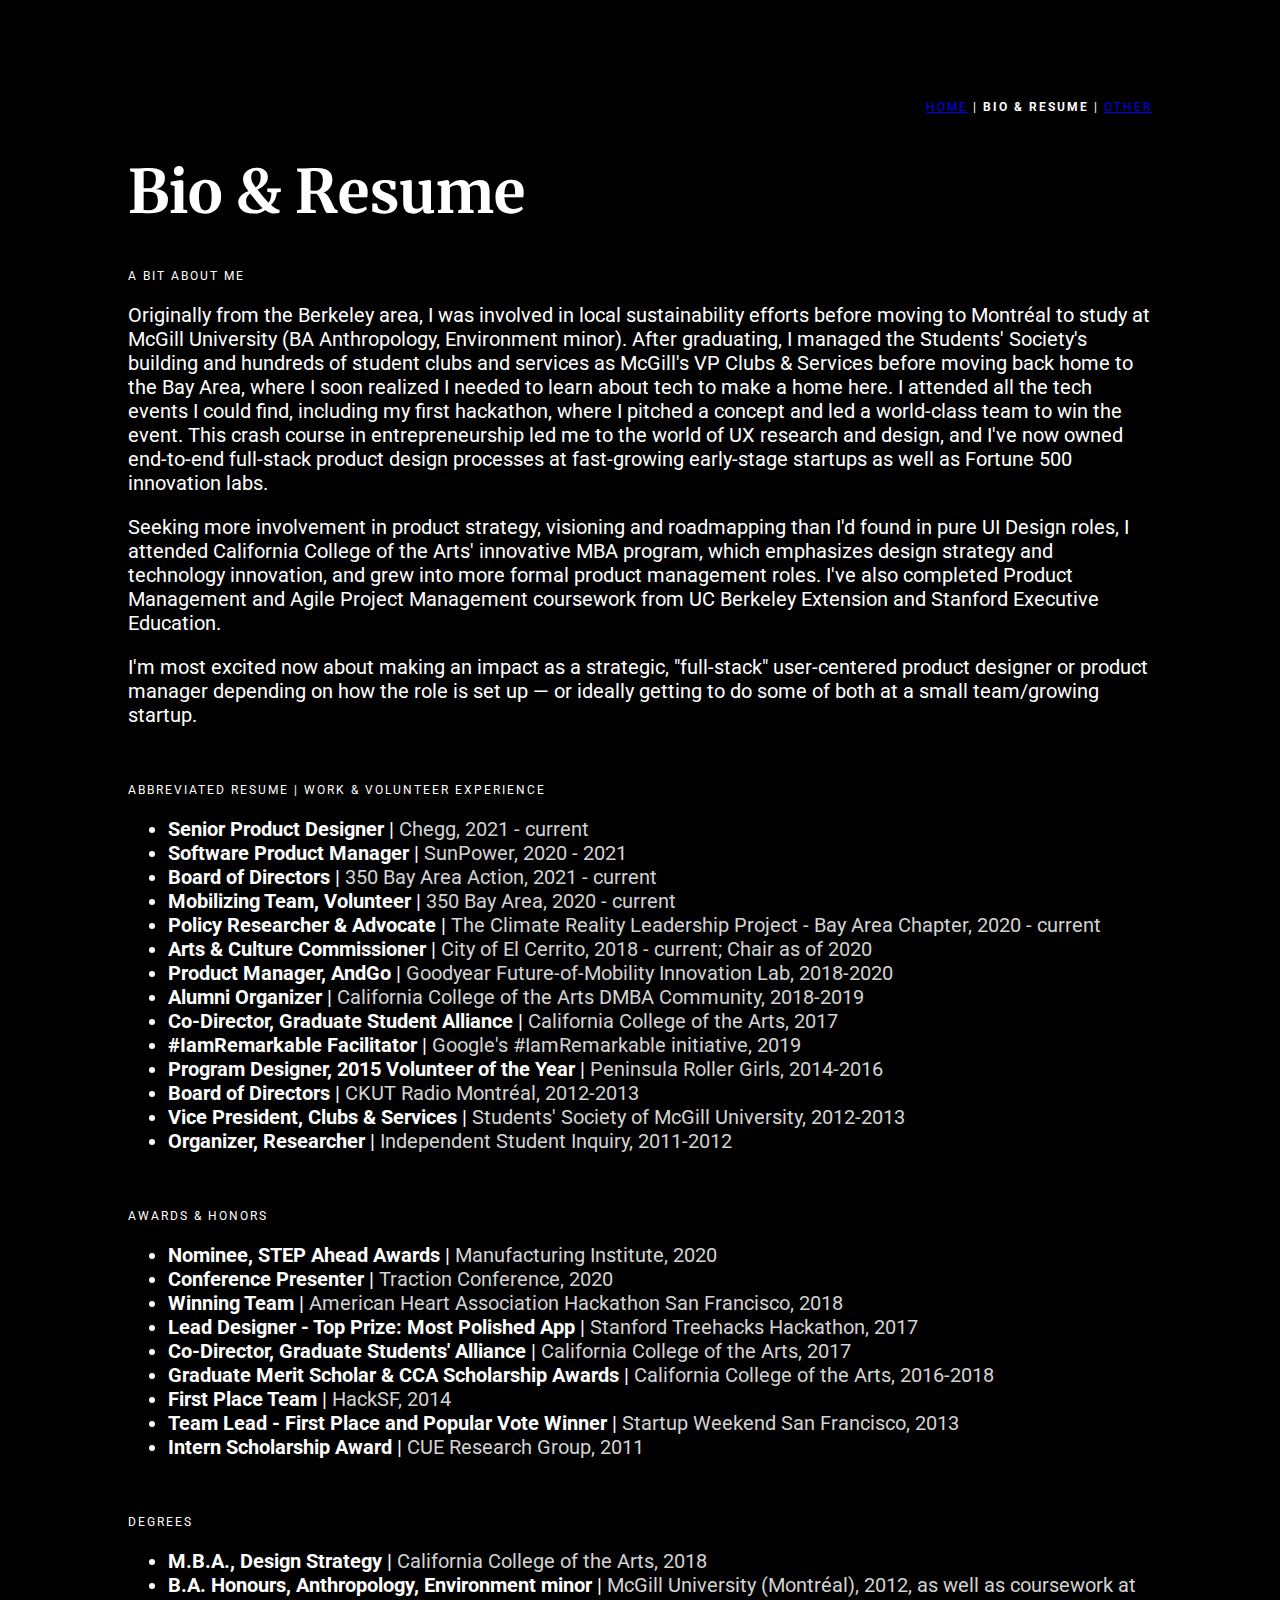
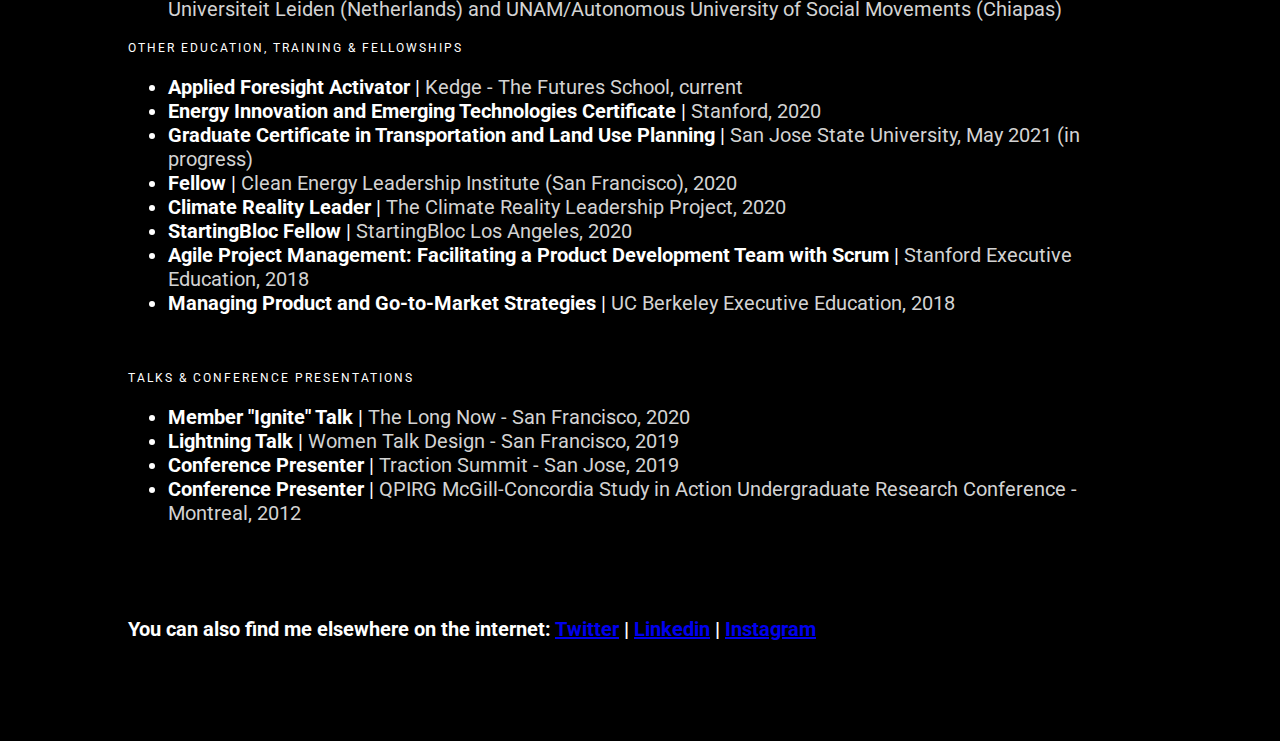
==== commit 5630268a: "noting end of PM role, start of current role" ====
--- a/bio.html
+++ b/bio.html
@@ -66,7 +66,8 @@
     </div>
     
     <ul> 
-      <li><b>Software Product Manager </b> | <span style="color:#d3d3d3">SunPower, 2020 - current</span> </li>
+      <li><b>Senior Product Designer </b> | <span style="color:#d3d3d3">Chegg, 2021 - current</span> </li>
+      <li><b>Software Product Manager </b> | <span style="color:#d3d3d3">SunPower, 2020 - 2021</span> </li>
       <li><b>Board of Directors</b> | <span style="color:#d3d3d3">350 Bay Area Action, 2021 - current </span></li>
       <li><b>Mobilizing Team, Volunteer </b> | <span style="color:#d3d3d3">350 Bay Area, 2020 - current</span> </li>
       <li><b>Policy Researcher & Advocate</b> | <span style="color:#d3d3d3">The Climate Reality Leadership Project - Bay Area Chapter, 2020 - current </span></li>
--- a/styles.css
+++ b/styles.css
@@ -32,12 +32,38 @@
 img {
   float: left;
   padding-right: 10px;
+  width:100%;
+  height:auto;
 }
+
+#fixed-width-inline-image  {  
+  width: 150px; 
+}  
+
+/* Styles for text and image formatting in columns */
 
 .imageblock { 
   vertical-align: middle;
 }
+.container{
+    display:flex;
+    flex-direction: row;
+    justify-content: center;
+    align-items: center;
+    flex-wrap: wrap;
+    
+}
 
+.box{
+    display:flex;
+    flex-direction: column;
+    align-items: center;
+    justify-content: center;
+    max-width:25rem;
+    min-width:18rem;
+    margin: 10px;
+    text-align: center;
+  
 /* Styles for a link before hover or visiting */
 a:link {
   color: #ffffff;
